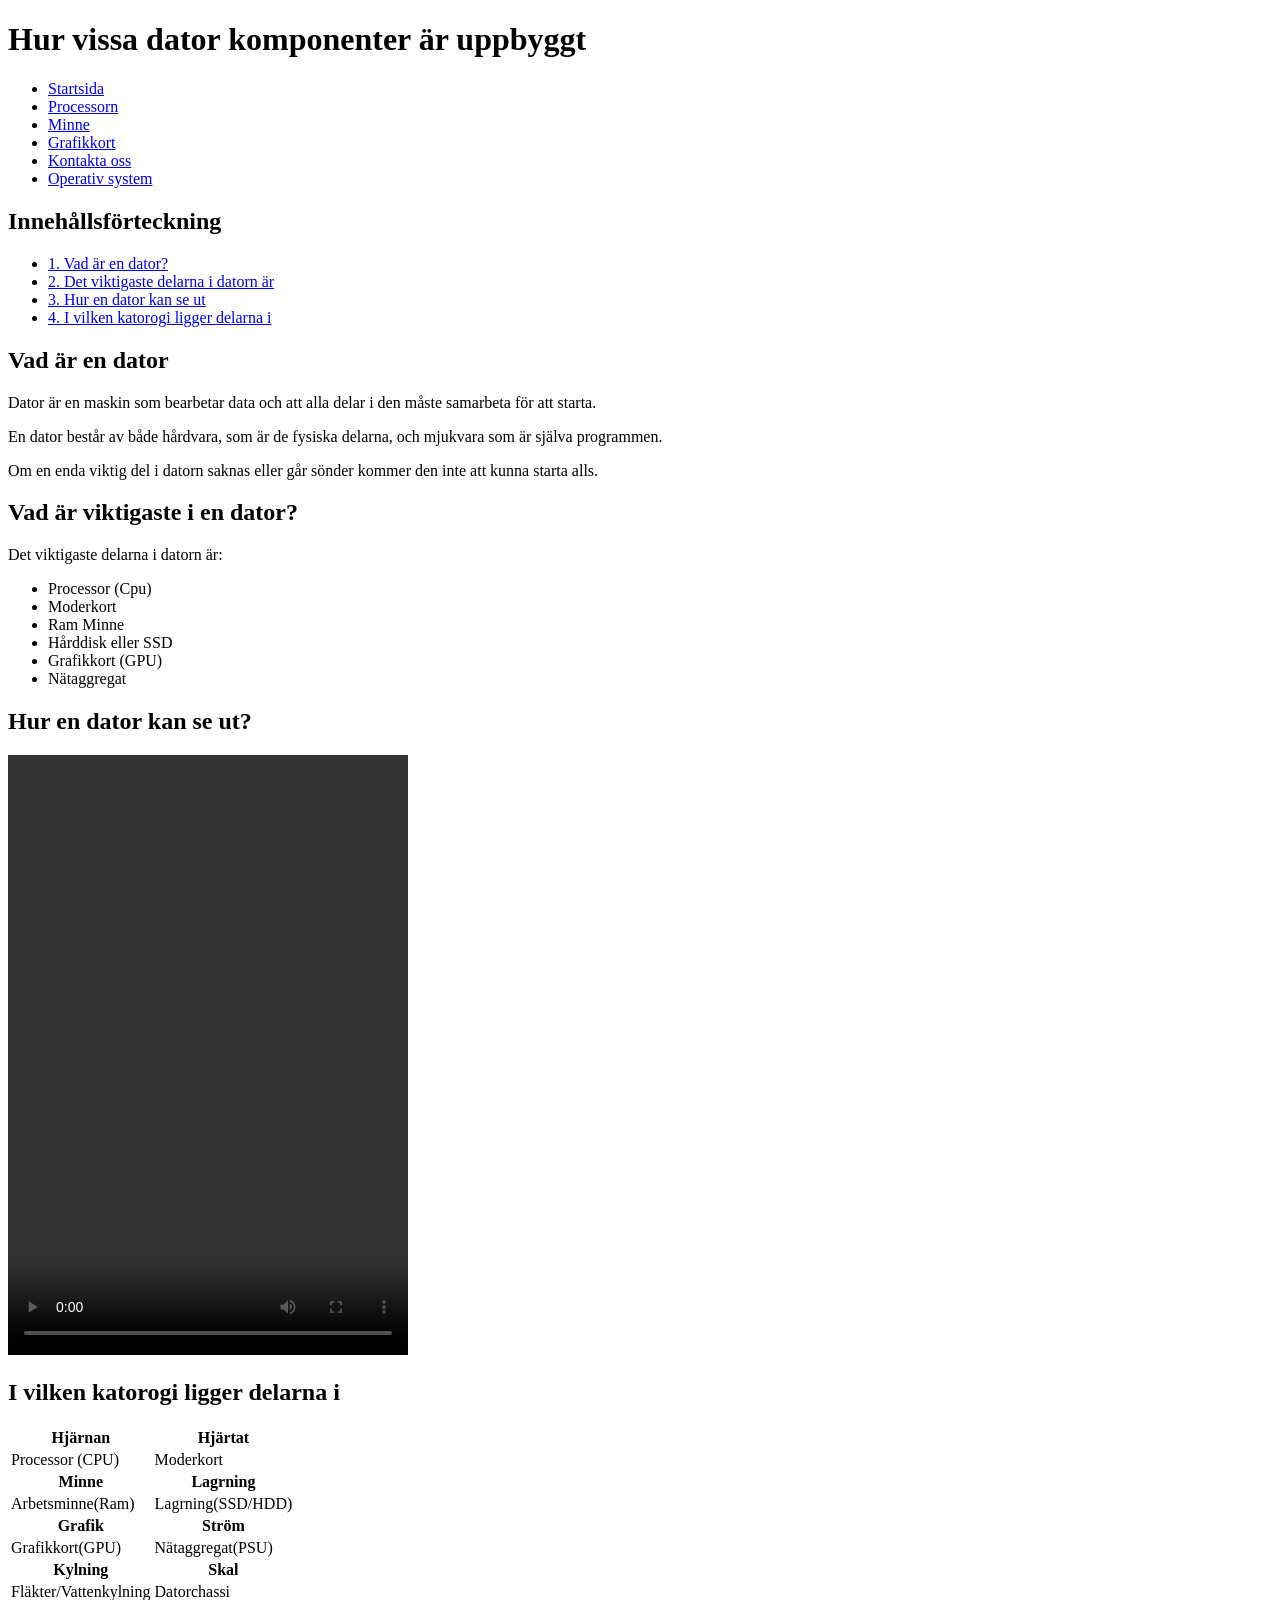
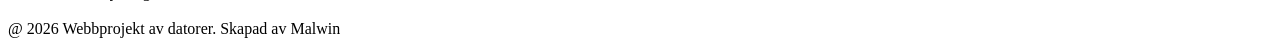
==== grunder/index.html @ e0cf6d6e "Add favicon, update navigation, and enhance content structure across multiple pages" ====
<!DOCTYPE html>
<html lang="sv">
<head>
    <meta charset="UTF-8">
    <meta name="viewport" content="width=device-width, initial-scale=1.0">
    <title>Document</title>
    <link rel="icon" type="image/x-icon" href="favicon.ico">
</head>
<body>
   <header>
 <h1>Hur vissa dator komponenter är uppbyggt</h1> 
   </header>
   <nav>
       <ul>
        <li><a href="index.html" aria-current="page">Startsida</a></li>
        <li><a href="processor.html">Processorn</a></li>
        <li><a href="minne.html">Minne</a></li>
        <li><a href="grafik.html">Grafikkort</a></li>
        <li><a href="kontakta_oss.html">Kontakta oss</a></li>
        <li><a href="Operativ_system.html">Operativ system </a></li>
    </ul>
   </nav>
   <main>
    <h2>Innehållsförteckning</h2>
    <ul>
        <li><a href="#om-datorn">1. Vad är en dator?</a></li>
        <li><a href="#Viktigaste-delar">2. Det viktigaste delarna i datorn är</a></li>
        <li><a href="#Hur-en-dator-kan-se-ut">3. Hur en dator kan se ut</a></li>
        <li><a href=#Katorogi>4. I vilken katorogi ligger delarna i</a></li>
    </ul>

    <section id="om-datorn">
        <h2>Vad är en dator</h2>
       <p>Dator är en maskin som bearbetar data och att alla delar i den måste samarbeta för att starta.</p>
     <p>En dator består av både hårdvara, som är de fysiska delarna, och mjukvara som är själva programmen.</p>
     <p>Om en enda viktig del i datorn saknas eller går sönder kommer den inte att kunna starta alls.</p>

    </section>
    <section id="Viktigaste-delar">
    <h2>Vad är viktigaste i en dator?</h2>
    <p>Det viktigaste delarna i datorn är: </p>
    <ul>
        <li>Processor (Cpu)</li>
        <li>Moderkort</li>
        <li>Ram Minne</li>
        <li>Hårddisk eller SSD</li>
        <li>Grafikkort (GPU)</li>
        <li>Nätaggregat</li>
    </ul>
</section>
    <section id="Hur-en-dator-kan-se-ut">
        <h2>Hur en dator kan se ut?</h2>
        <video width="400px" height="600px" controls>
            <source src="20210804_202053.mp4" type="video/mp4">
        </video>
    </section>
    <section id="Katorogi">
        <h2>I vilken katorogi ligger delarna i</h2>
        <table>
            <tr>
                <th>Hjärnan</th>    
                <th>Hjärtat</th>    
            </tr>
            <tr>
                <td>Processor (CPU)</td>
                <td>Moderkort</td>
            </tr>
            <tr>
                <th>Minne</th>
                <th>Lagrning</th>
            </tr>
            <tr>
                <td>Arbetsminne(Ram)</td>
                <td>Lagrning(SSD/HDD)</td>
            </tr>
            <tr>
                <th>Grafik</th>
                <th>Ström</th>
            </tr>
            <tr>
                <td>Grafikkort(GPU)</td>
                <td>Nätaggregat(PSU)</td>
            </tr>
            <tr>
                <th>Kylning</th>
                <th>Skal</th>
            </tr>
            <tr>
                <td>Fläkter/Vattenkylning</td>
                <td>Datorchassi</td>
            </tr>
        </table>
    </section>
   </main>
   <footer><p>@ 2026 Webbprojekt av datorer. Skapad av Malwin</p></footer>
</body>
</html>
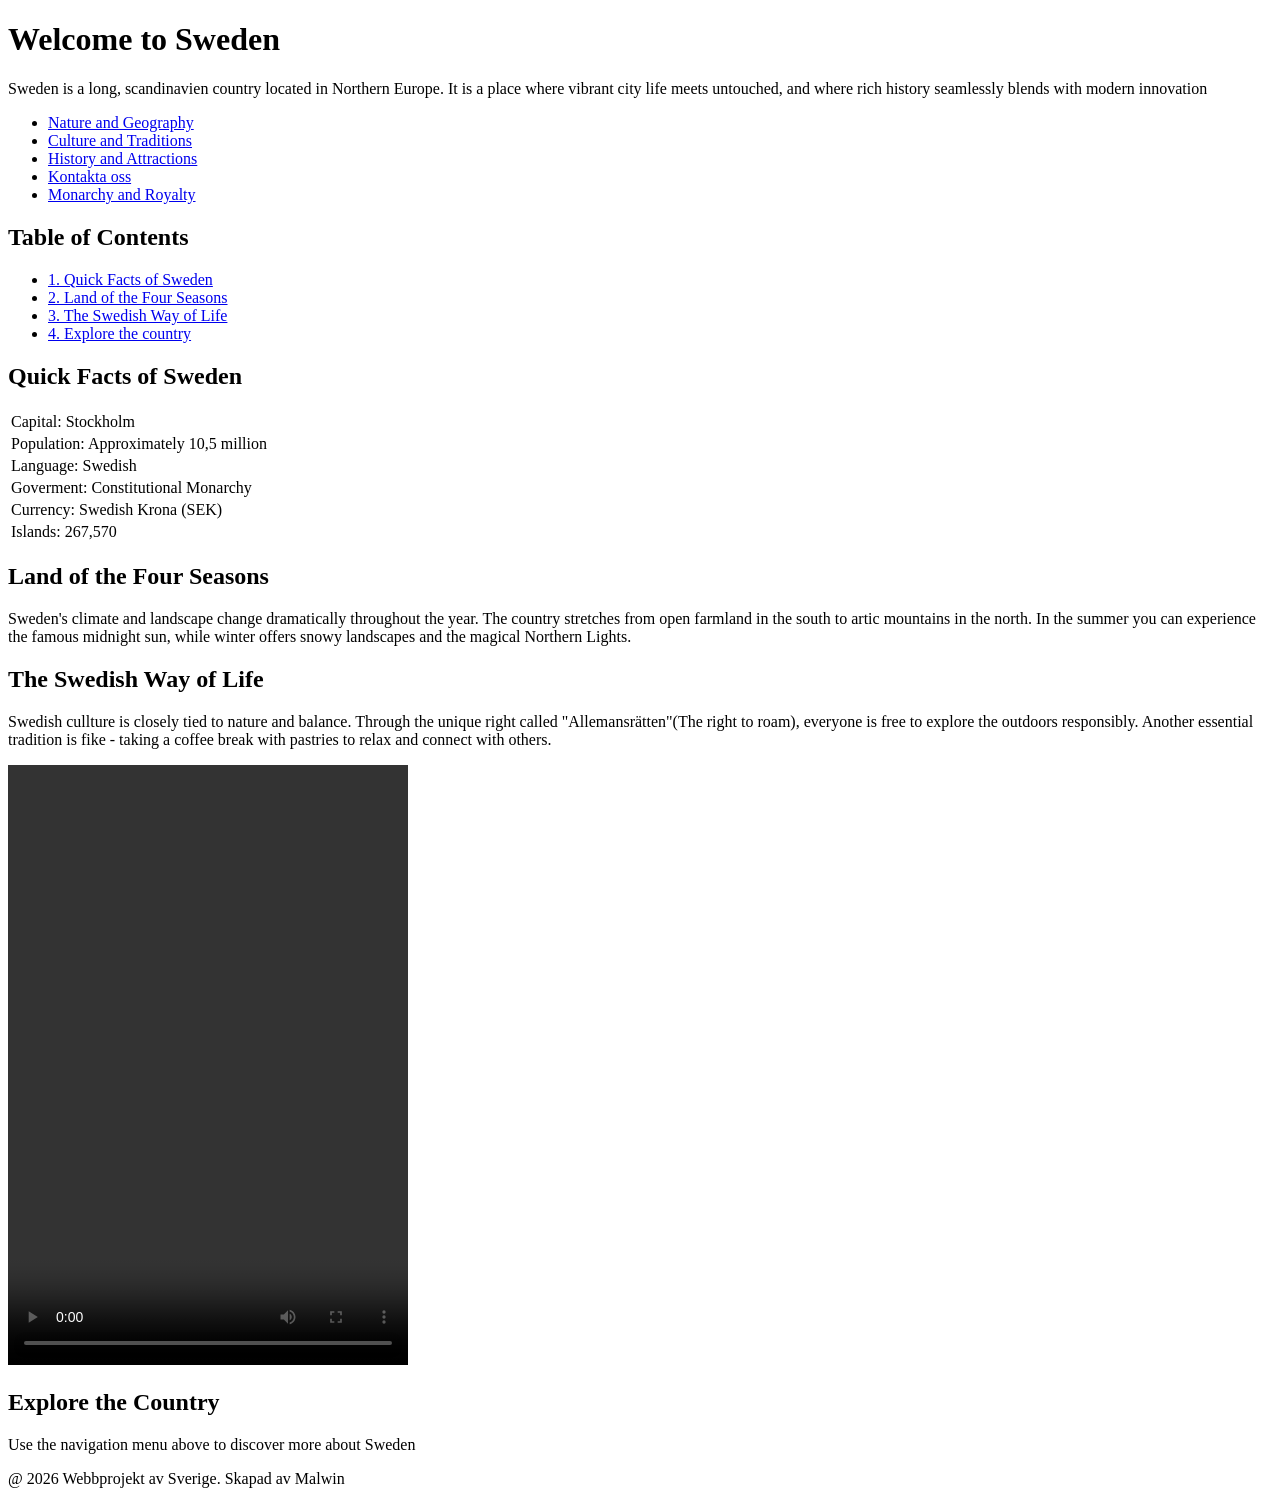
==== commit 5bb7e265: "Refactor website structure: update index content, remove unused pages, and add new sections for Swed" ====
--- a/grunder/index.html
+++ b/grunder/index.html
@@ -8,90 +8,73 @@
 </head>
 <body>
    <header>
- <h1>Hur vissa dator komponenter är uppbyggt</h1> 
-   </header>
+ <h1>Welcome to Sweden </h1> 
+<p>Sweden is a long, scandinavien country located in Northern Europe. It is a place where vibrant city life meets untouched, and where rich history seamlessly blends with modern innovation</p>   
+</header>
    <nav>
        <ul>
-        <li><a href="index.html" aria-current="page">Startsida</a></li>
-        <li><a href="processor.html">Processorn</a></li>
-        <li><a href="minne.html">Minne</a></li>
-        <li><a href="grafik.html">Grafikkort</a></li>
+        <li><a href="Natur.html">Nature and Geography</a></li>
+        <li><a href="Kultur.html">Culture and Traditions</a></li>
+        <li><a href="Historia.html">History and Attractions</a></li>
         <li><a href="kontakta_oss.html">Kontakta oss</a></li>
-        <li><a href="Operativ_system.html">Operativ system </a></li>
+        <li><a href="Monarki.html">Monarchy and Royalty </a></li>
     </ul>
    </nav>
    <main>
-    <h2>Innehållsförteckning</h2>
+    <h2>Table of Contents</h2>
     <ul>
-        <li><a href="#om-datorn">1. Vad är en dator?</a></li>
-        <li><a href="#Viktigaste-delar">2. Det viktigaste delarna i datorn är</a></li>
-        <li><a href="#Hur-en-dator-kan-se-ut">3. Hur en dator kan se ut</a></li>
-        <li><a href=#Katorogi>4. I vilken katorogi ligger delarna i</a></li>
+        <li><a href="#Fakta-om-sverige">1. Quick Facts of Sweden</a></li>
+        <li><a href="#Land-of-the-four-seasons">2. Land of the Four Seasons</a></li>
+        <li><a href="#The-swedish-way-of-life">3. The Swedish Way of Life</a></li>
+        <li><a href=#Explore-the-country>4. Explore the country</a></li>
     </ul>
 
-    <section id="om-datorn">
-        <h2>Vad är en dator</h2>
-       <p>Dator är en maskin som bearbetar data och att alla delar i den måste samarbeta för att starta.</p>
-     <p>En dator består av både hårdvara, som är de fysiska delarna, och mjukvara som är själva programmen.</p>
-     <p>Om en enda viktig del i datorn saknas eller går sönder kommer den inte att kunna starta alls.</p>
+    <section id="Fakta-om-sverige">
+        <h2>Quick Facts of Sweden </h2>
+      <table>
+           
+            <tr>
+                <td>Capital: Stockholm </td>
+            </tr>
+            <tr> 
+                <td>Population: Approximately 10,5 million</td>
+            </tr>
+            <tr> 
+                <td>Language: Swedish</td>
+            </tr>
+            <tr>
+                <td>Goverment: Constitutional Monarchy</td>
+            </tr>
+            <tr>
+                <td>Currency: Swedish Krona (SEK)</td>
+            </tr>
+            <tr>
+                <td>Islands: 267,570</td>
+        </table>
 
     </section>
-    <section id="Viktigaste-delar">
-    <h2>Vad är viktigaste i en dator?</h2>
-    <p>Det viktigaste delarna i datorn är: </p>
-    <ul>
-        <li>Processor (Cpu)</li>
-        <li>Moderkort</li>
-        <li>Ram Minne</li>
-        <li>Hårddisk eller SSD</li>
-        <li>Grafikkort (GPU)</li>
-        <li>Nätaggregat</li>
-    </ul>
+    <section id="#Land-of-the-four-seasons">
+    <h2>Land of the Four Seasons</h2>
+    <p>Sweden's climate and landscape change dramatically throughout the year.
+        The country stretches from open farmland in the south to artic mountains in the north. 
+        In the summer you can experience the famous midnight sun, while winter offers snowy landscapes and the magical Northern Lights.
+    </p>    
 </section>
-    <section id="Hur-en-dator-kan-se-ut">
-        <h2>Hur en dator kan se ut?</h2>
+    <section id="The-swedish-way-of-life">
+        <h2>The Swedish Way of Life</h2>
+        <P>Swedish cullture is closely tied to nature and balance.
+            Through the unique right called "Allemansrätten"(The right to roam), everyone is free to explore the outdoors responsibly.
+            Another essential tradition is fike - taking a coffee break with pastries to relax and connect with others.
+        </P>
         <video width="400px" height="600px" controls>
             <source src="20210804_202053.mp4" type="video/mp4">
         </video>
     </section>
-    <section id="Katorogi">
-        <h2>I vilken katorogi ligger delarna i</h2>
-        <table>
-            <tr>
-                <th>Hjärnan</th>    
-                <th>Hjärtat</th>    
-            </tr>
-            <tr>
-                <td>Processor (CPU)</td>
-                <td>Moderkort</td>
-            </tr>
-            <tr>
-                <th>Minne</th>
-                <th>Lagrning</th>
-            </tr>
-            <tr>
-                <td>Arbetsminne(Ram)</td>
-                <td>Lagrning(SSD/HDD)</td>
-            </tr>
-            <tr>
-                <th>Grafik</th>
-                <th>Ström</th>
-            </tr>
-            <tr>
-                <td>Grafikkort(GPU)</td>
-                <td>Nätaggregat(PSU)</td>
-            </tr>
-            <tr>
-                <th>Kylning</th>
-                <th>Skal</th>
-            </tr>
-            <tr>
-                <td>Fläkter/Vattenkylning</td>
-                <td>Datorchassi</td>
-            </tr>
-        </table>
+    <section id="Explore-the-country">
+        <h2>Explore the Country</h2>
+        <p>Use the navigation menu above to discover more about Sweden</p>
     </section>
    </main>
-   <footer><p>@ 2026 Webbprojekt av datorer. Skapad av Malwin</p></footer>
+   <footer><p>@ 2026 Webbprojekt av Sverige. Skapad av Malwin</p></footer>
 </body>
 </html>
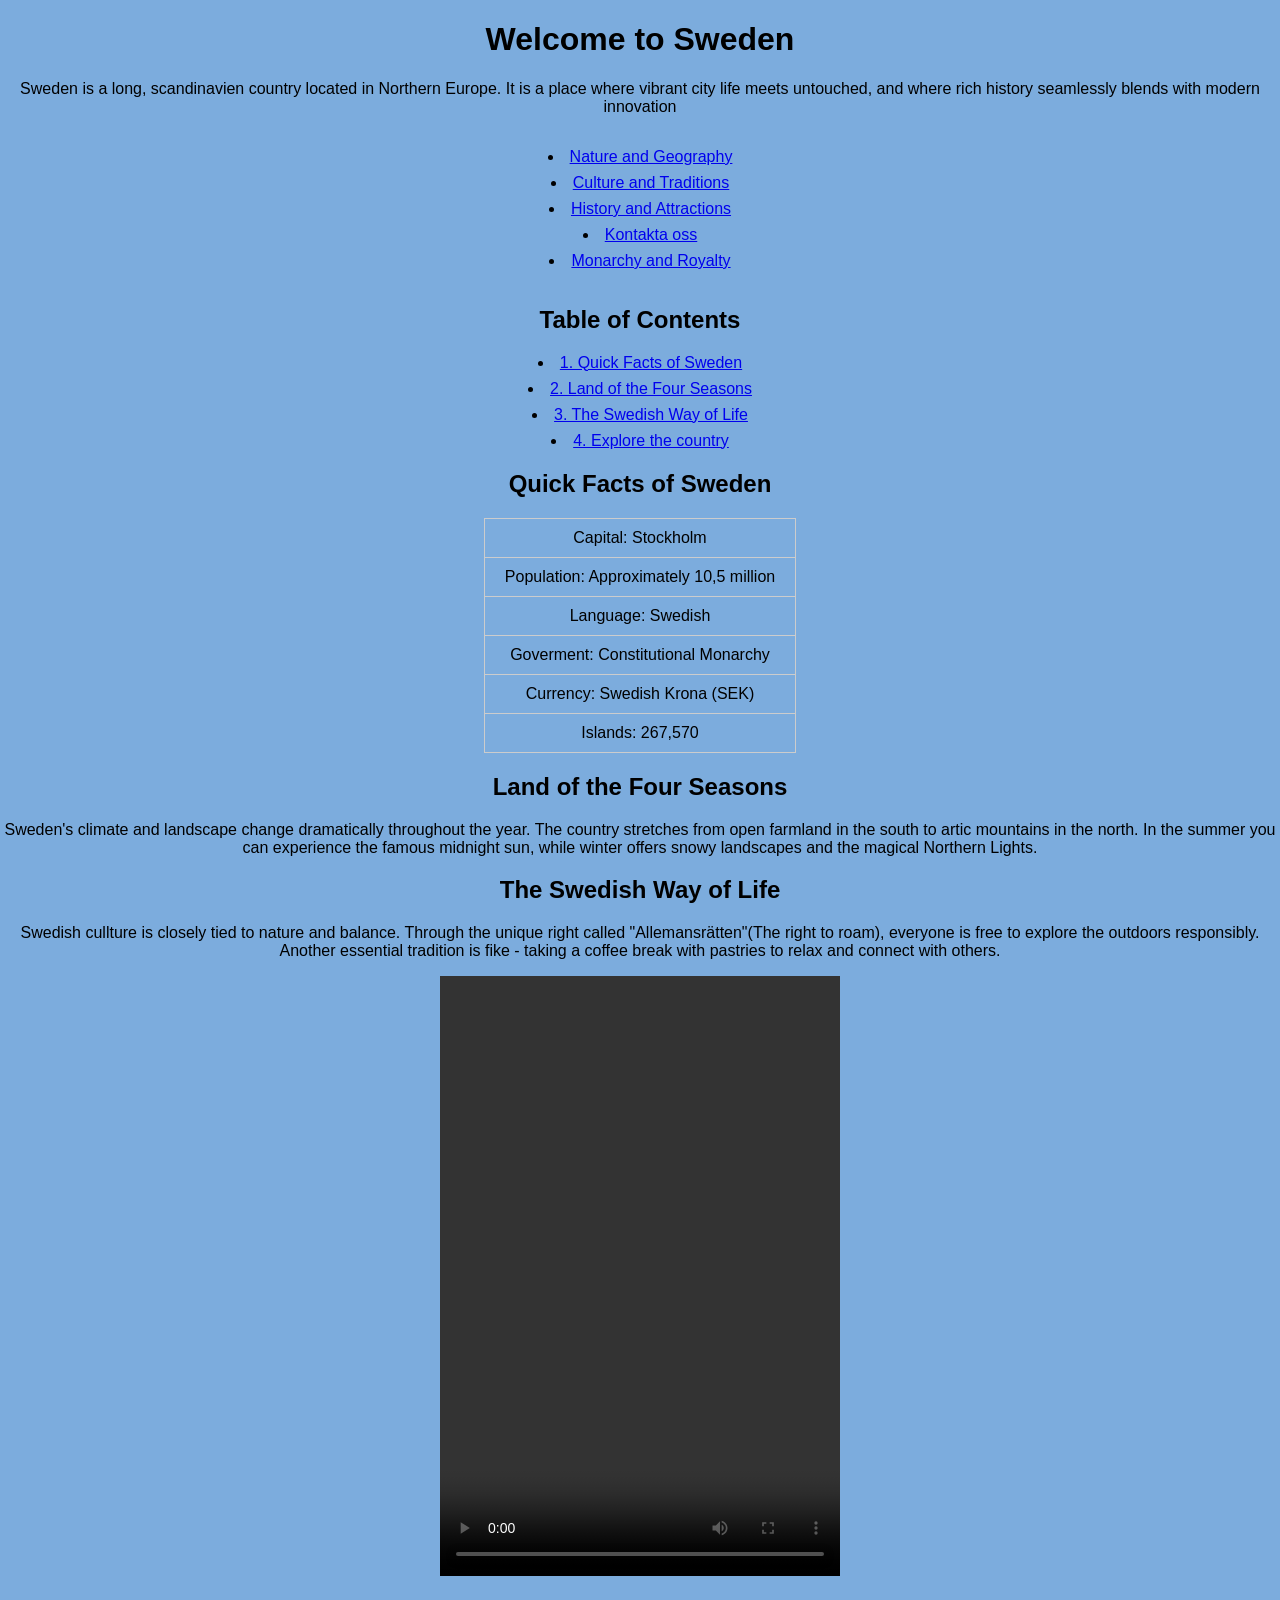
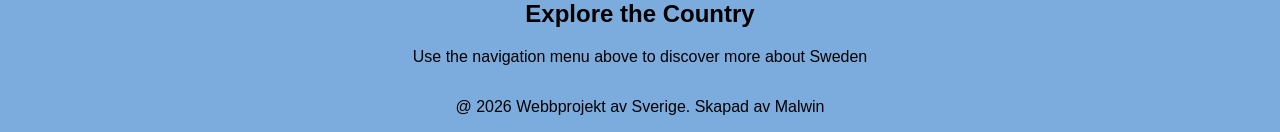
==== commit e9303701: "Update Natur.html with new sections on Sweden's geography and culture; add style.css for improved la" ====
--- a/grunder/index.html
+++ b/grunder/index.html
@@ -5,6 +5,7 @@
     <meta name="viewport" content="width=device-width, initial-scale=1.0">
     <title>Document</title>
     <link rel="icon" type="image/x-icon" href="favicon.ico">
+    <link rel="stylesheet" href="style.css">
 </head>
 <body>
    <header>
--- a/grunder/style.css
+++ b/grunder/style.css
@@ -0,0 +1,37 @@
+body {
+    background-color: #7cacdd; 
+    font-family: Arial, sans-serif;
+    margin: 0;
+    padding: 0;
+    
+    
+    display: flex;
+    flex-direction: column;
+    justify-content: center;
+    align-items: center;
+    min-height: 100vh;
+    text-align: center;
+}
+
+ul, ol {
+    padding-left: 0;
+    list-style-position: inside; 
+    text-align: center;
+}
+
+
+li {
+    margin-bottom: 8px; 
+}
+
+table {
+    margin: 20px auto; 
+    border-collapse: collapse; 
+    text-align: center; 
+}
+
+
+td, th {
+    padding: 10px 20px;
+    border: 1px solid #ccc; 
+}
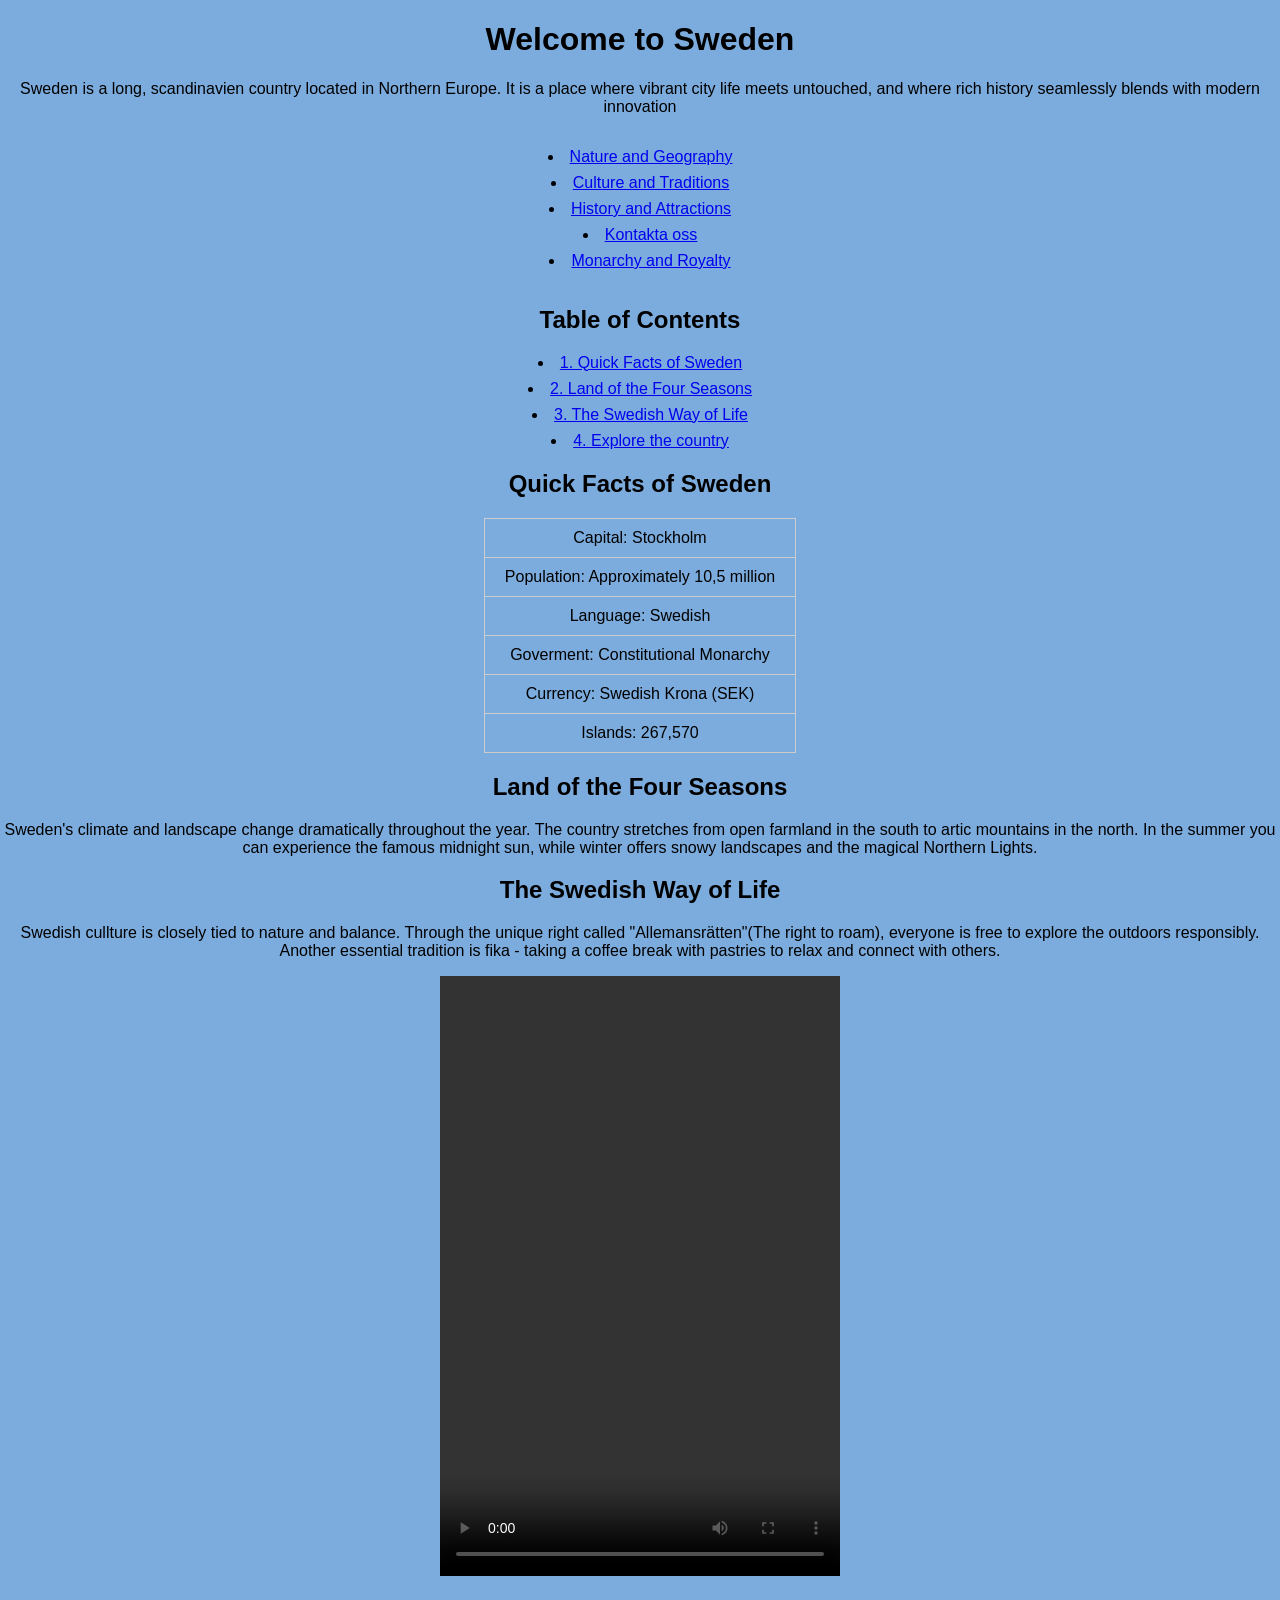
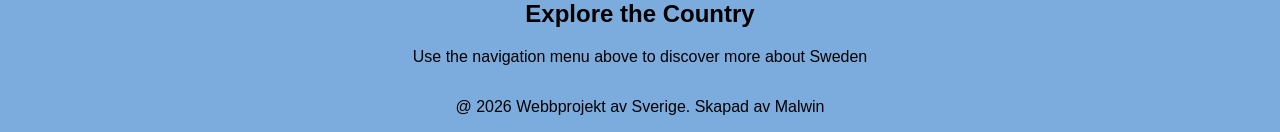
==== commit 87367fe4: "Add new image PXL_20260714_182626167~2.jpg to the project" ====
--- a/grunder/index.html
+++ b/grunder/index.html
@@ -65,7 +65,7 @@
         <h2>The Swedish Way of Life</h2>
         <P>Swedish cullture is closely tied to nature and balance.
             Through the unique right called "Allemansrätten"(The right to roam), everyone is free to explore the outdoors responsibly.
-            Another essential tradition is fike - taking a coffee break with pastries to relax and connect with others.
+            Another essential tradition is fika - taking a coffee break with pastries to relax and connect with others.
         </P>
         <video width="400px" height="600px" controls>
             <source src="20210804_202053.mp4" type="video/mp4">
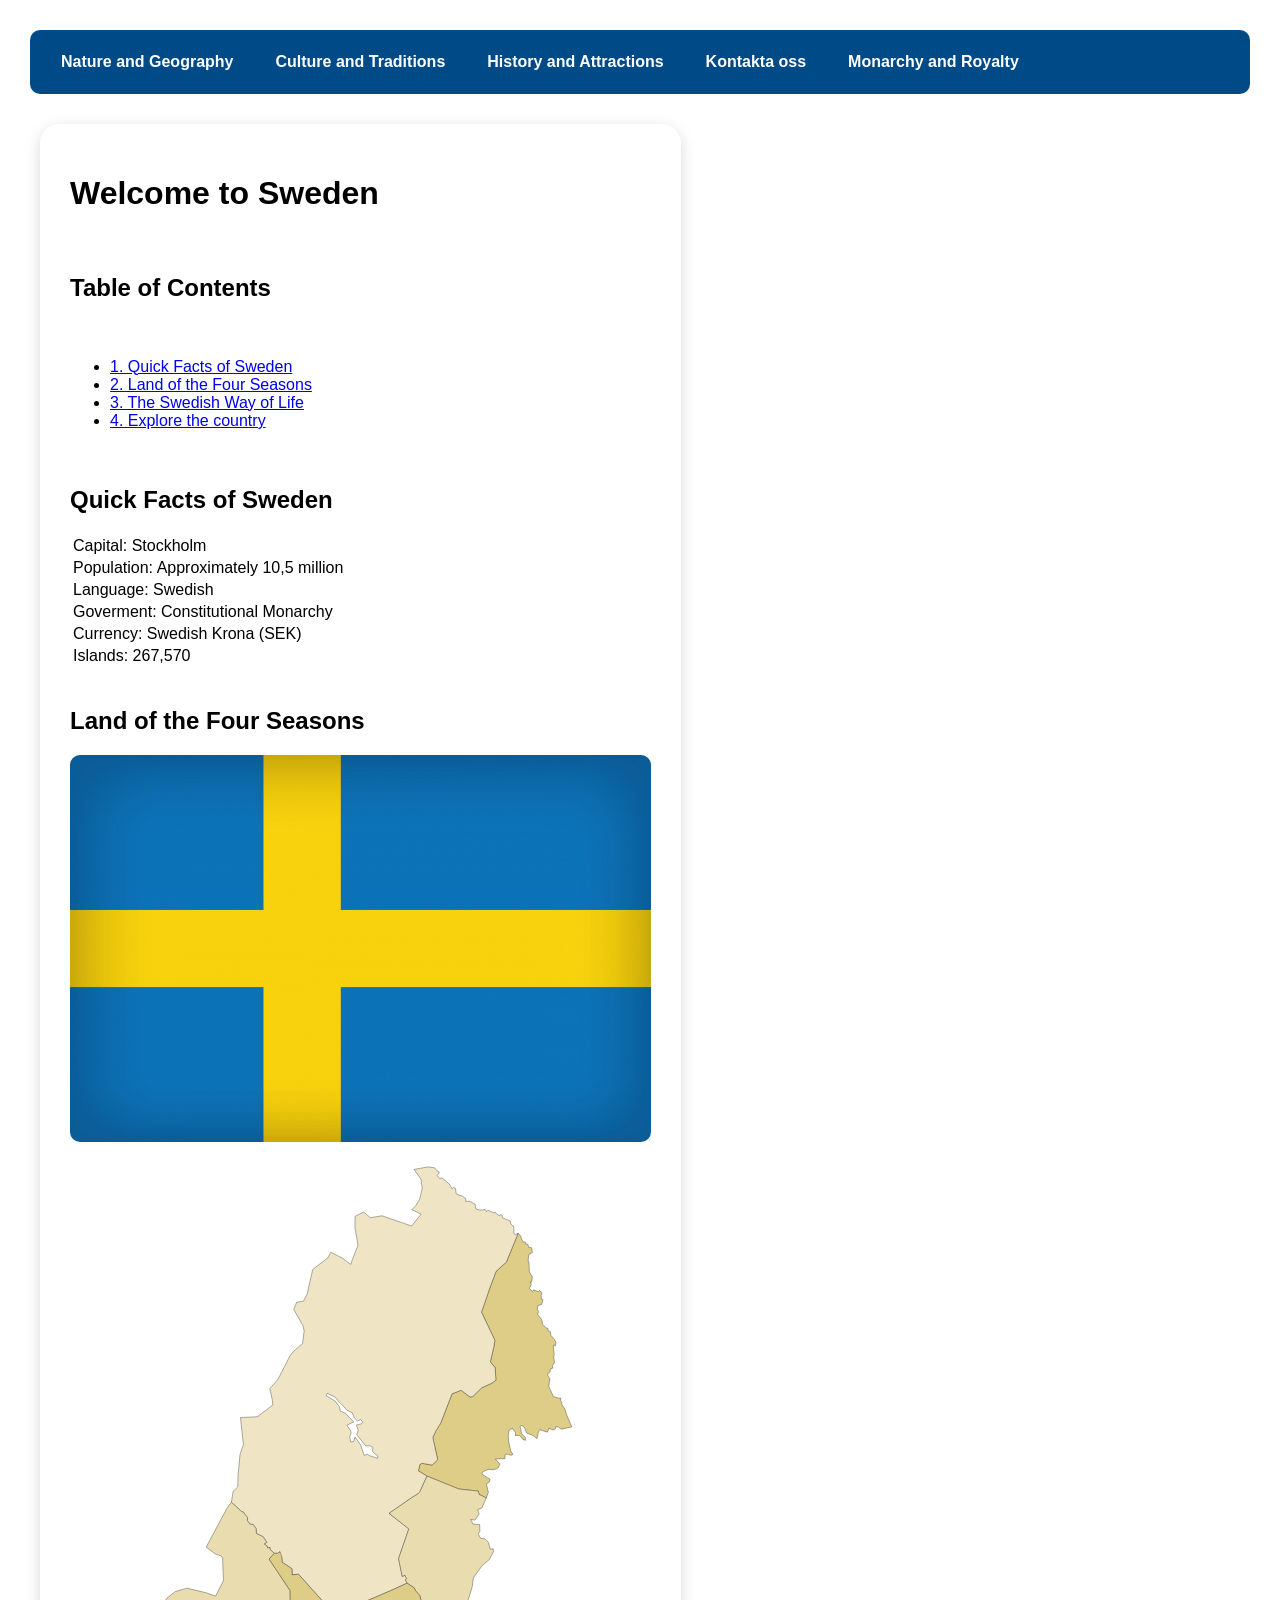
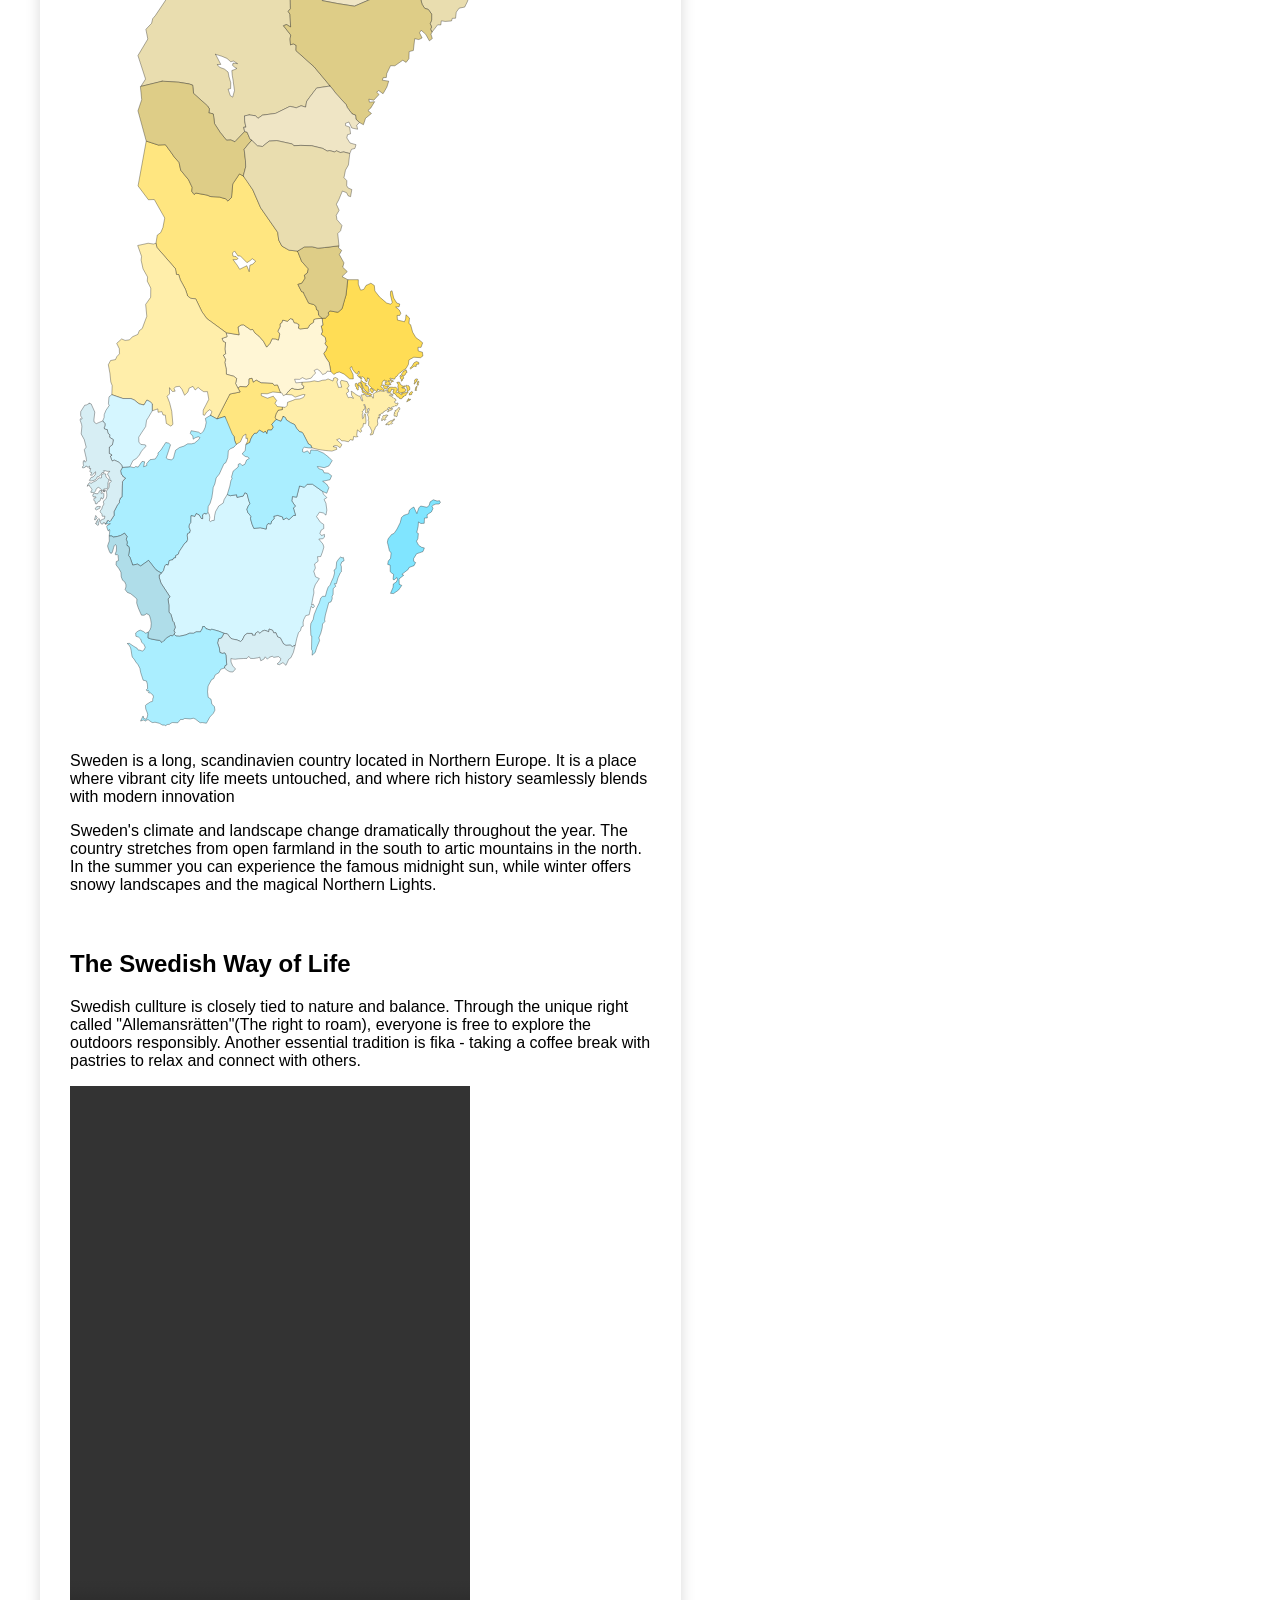
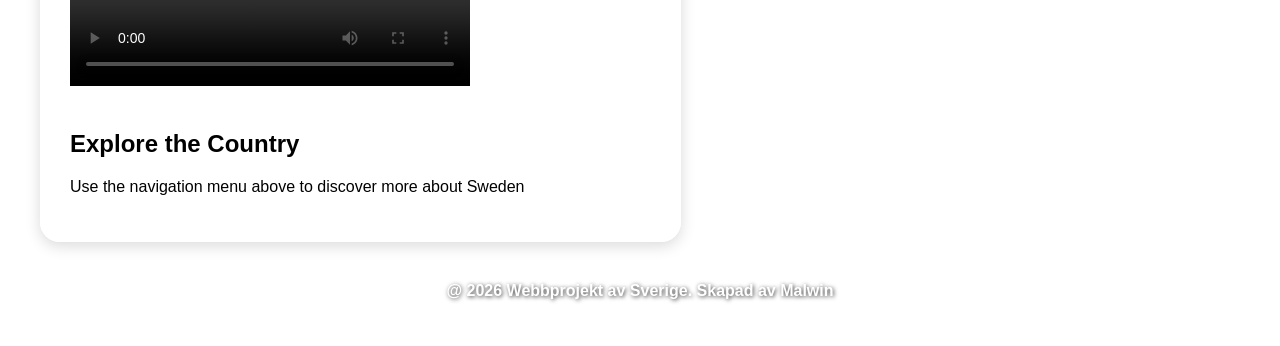
==== commit 5a871d9b: "Refactor code structure for improved readability and maintainability" ====
--- a/grunder/index.html
+++ b/grunder/index.html
@@ -7,29 +7,29 @@
     <link rel="icon" type="image/x-icon" href="favicon.ico">
     <link rel="stylesheet" href="style.css">
 </head>
-<body>
-   <header>
- <h1>Welcome to Sweden </h1> 
-<p>Sweden is a long, scandinavien country located in Northern Europe. It is a place where vibrant city life meets untouched, and where rich history seamlessly blends with modern innovation</p>   
+<body class="sida-ett">
+
+   <nav class="navbar">
+        <a href="Natur.html">Nature and Geography</a>
+        <a href="Kultur.html">Culture and Traditions</a>
+        <a href="Historia.html">History and Attractions</a>
+        <a href="kontakta_oss.html">Kontakta oss</a>
+        <a href="Monarki.html">Monarchy and Royalty </a>
+   </nav>
+
+   <main class="grid-container">
+
+    <div class="block left-block">
+        <header>
+ <h1>Welcome to Sweden </h1>    
 </header>
-   <nav>
-       <ul>
-        <li><a href="Natur.html">Nature and Geography</a></li>
-        <li><a href="Kultur.html">Culture and Traditions</a></li>
-        <li><a href="Historia.html">History and Attractions</a></li>
-        <li><a href="kontakta_oss.html">Kontakta oss</a></li>
-        <li><a href="Monarki.html">Monarchy and Royalty </a></li>
-    </ul>
-   </nav>
-   <main>
     <h2>Table of Contents</h2>
     <ul>
-        <li><a href="#Fakta-om-sverige">1. Quick Facts of Sweden</a></li>
-        <li><a href="#Land-of-the-four-seasons">2. Land of the Four Seasons</a></li>
-        <li><a href="#The-swedish-way-of-life">3. The Swedish Way of Life</a></li>
-        <li><a href=#Explore-the-country>4. Explore the country</a></li>
-    </ul>
-
+       <li><a href="#Fakta-om-sverige">1. Quick Facts of Sweden</a></li>
+        <li> <a href="#Land-of-the-four-seasons">2. Land of the Four Seasons</a></li>
+        <li> <a href="#The-swedish-way-of-life">3. The Swedish Way of Life</a></li>
+        <li> <a href=#Explore-the-country>4. Explore the country</a></li>
+    </ul>   
     <section id="Fakta-om-sverige">
         <h2>Quick Facts of Sweden </h2>
       <table>
@@ -56,6 +56,15 @@
     </section>
     <section id="#Land-of-the-four-seasons">
     <h2>Land of the Four Seasons</h2>
+
+
+    <img src="imgs/image.jpg" alt="Swedish-flag" class="side-img">
+ <img src="imgs/Svergieland.jpg" alt="Sveriges-land" class="side-img">
+<p>Sweden is a long, scandinavien country located in Northern Europe.
+     It is a place where vibrant city life meets untouched,
+      and where rich history seamlessly blends with modern innovation</p>   
+
+
     <p>Sweden's climate and landscape change dramatically throughout the year.
         The country stretches from open farmland in the south to artic mountains in the north. 
         In the summer you can experience the famous midnight sun, while winter offers snowy landscapes and the magical Northern Lights.
--- a/grunder/style.css
+++ b/grunder/style.css
@@ -1,4 +1,4 @@
-body {
+/* body {
     background-color: #7cacdd; 
     font-family: Arial, sans-serif;
     margin: 0;
@@ -34,4 +34,115 @@
 td, th {
     padding: 10px 20px;
     border: 1px solid #ccc; 
+} */
+
+.sida-ett{
+
 }
+
+body {
+    font-family: Arial, sans-serif;
+    margin: 0;
+    padding: 30px;
+    
+}
+
+
+.navbar{
+
+    display: flex;
+    gap: 10px;
+    margin-bottom: 30px;
+    background-color: #004B87; 
+    padding: 15px;
+    border-radius: 10px;
+}
+
+.navbar a {
+    text-decoration: none;
+    color: #FFFFFF;
+    font-weight: bold;
+    padding: 8px 16px;
+    border-radius: 5px;
+    transition: 0.3s;
+}
+
+.navbar a:hover, .navbar a.active {
+    background-color: #FFCD00; 
+    color: #004B87;
+}
+
+
+.grid-container {
+    display: grid;
+    grid-template-columns: 1.2fr 1fr; 
+    gap: 25px;
+    max-width: 1200px;
+    margin: 0 auto;
+}
+
+
+.block {
+    background-color: rgba(255, 255, 255, 0.95); 
+    padding: 30px;
+    border-radius: 20px; 
+    box-shadow: 0 4px 15px rgba(0,0,0,0.15); 
+}
+
+
+.left-block {
+    display: flex;
+    flex-direction: column;
+    gap: 20px;
+}
+
+
+.ballon-video {
+    width: 100%;
+    max-height: 400px;
+    border-radius: 10px;
+    object-fit: cover;
+}
+
+
+.right-column {
+    display: flex;
+    flex-direction: column;
+    gap: 25px;
+}
+
+.right-top {
+    background-color: rgba(255, 255, 255, 0.95);
+}
+
+
+.facts-list {
+    list-style: none;
+    padding: 0;
+}
+
+.facts-list li {
+    padding: 8px 0;
+    border-bottom: 1px solid #eee;
+}
+img{
+     max-width: 10%;
+    height: auto;     
+    display: block; 
+}
+
+.side-img {
+    max-width: 100%;
+    height: auto;
+    border-radius: 10px;
+    margin-bottom: 15px; 
+    display: block;     
+}
+
+footer {
+    text-align: center;
+    margin-top: 40px;
+    color: white;
+    text-shadow: 1px 1px 4px rgba(0,0,0,0.8);
+    font-weight: bold;
+} 
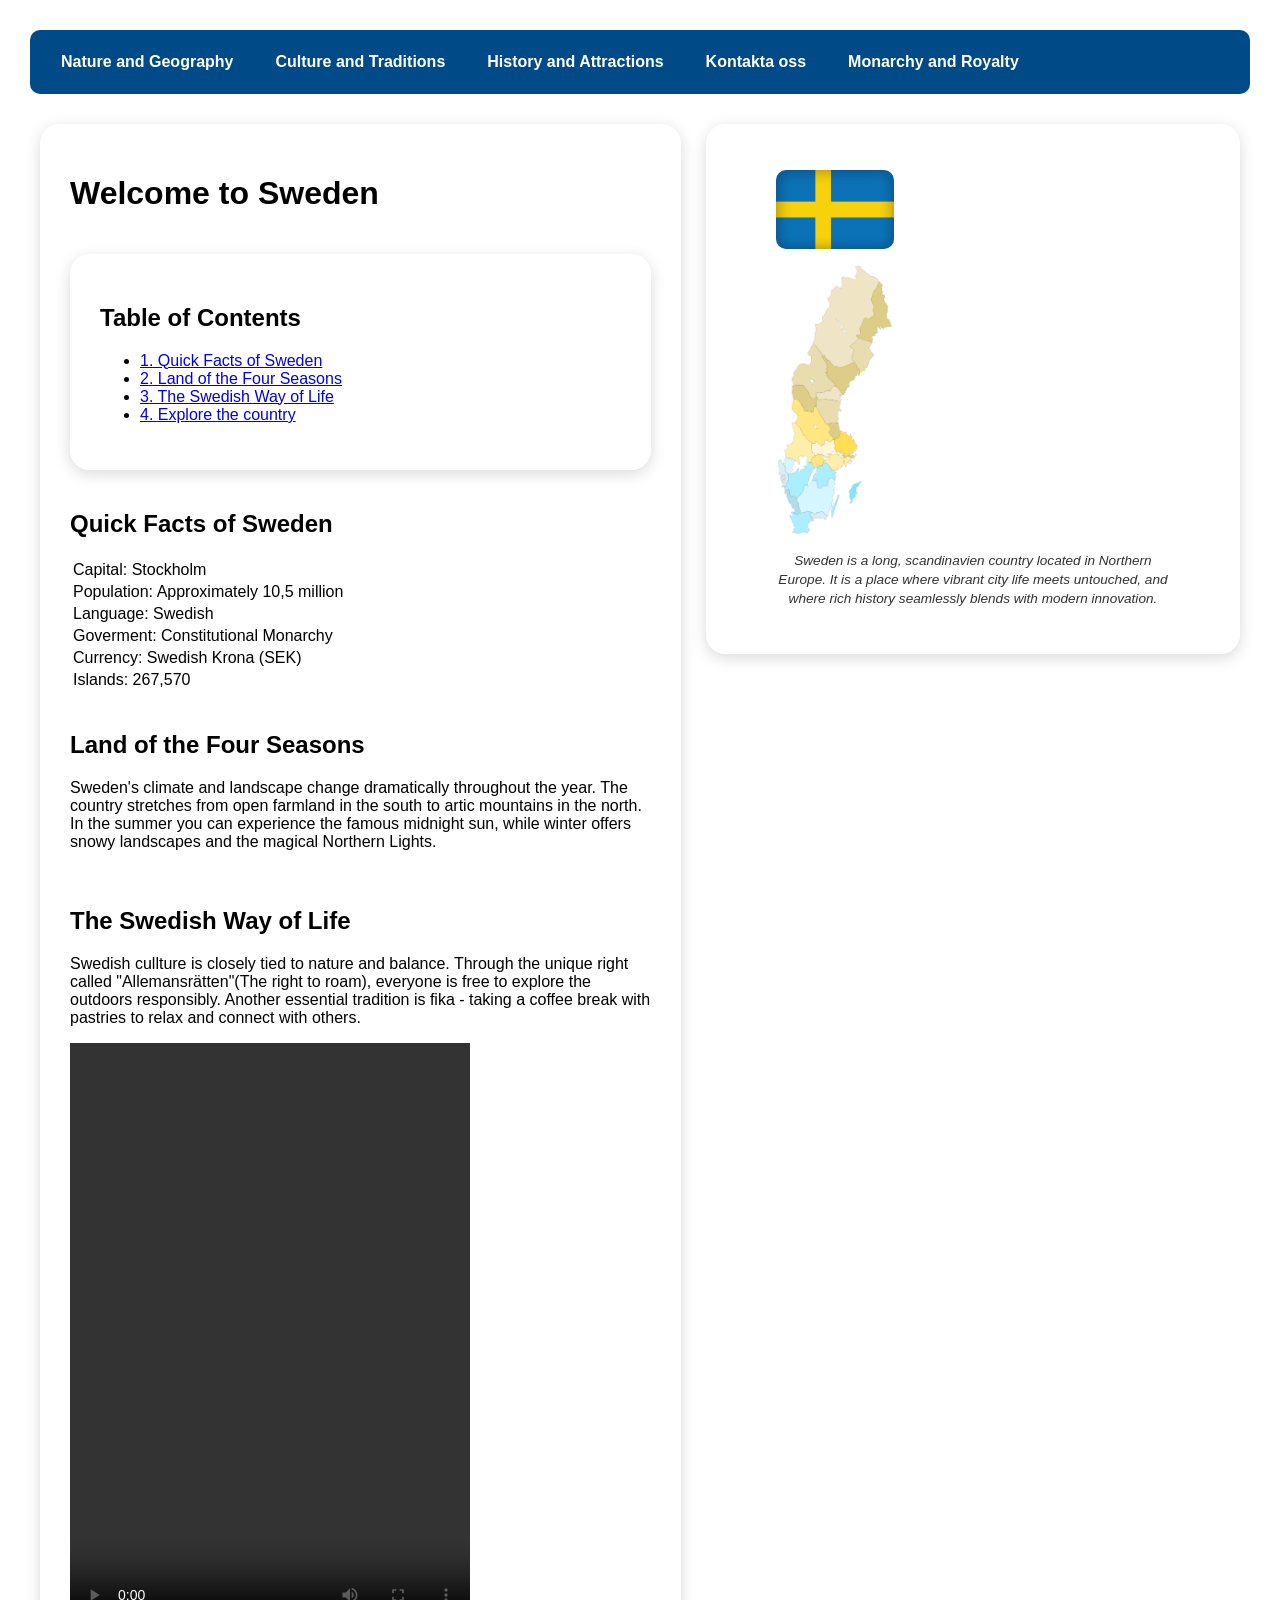
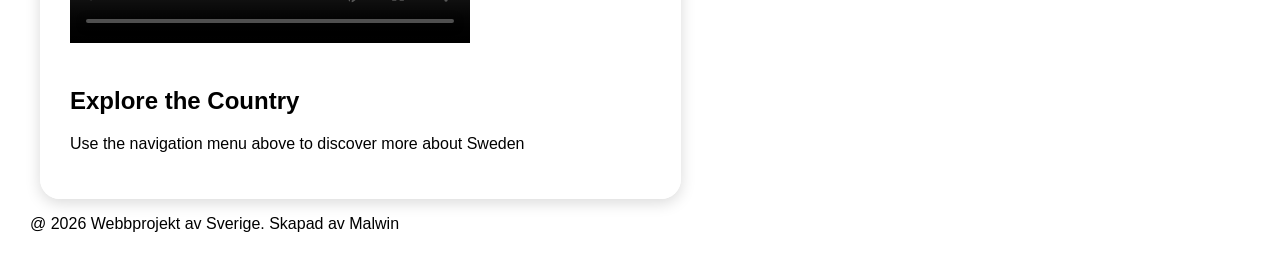
==== commit bec5e4df: "Enhance index.html with a structured Table of Contents and add image captions; update style.css for " ====
--- a/grunder/index.html
+++ b/grunder/index.html
@@ -23,6 +23,7 @@
         <header>
  <h1>Welcome to Sweden </h1>    
 </header>
+<section class="toc block"> 
     <h2>Table of Contents</h2>
     <ul>
        <li><a href="#Fakta-om-sverige">1. Quick Facts of Sweden</a></li>
@@ -30,6 +31,8 @@
         <li> <a href="#The-swedish-way-of-life">3. The Swedish Way of Life</a></li>
         <li> <a href=#Explore-the-country>4. Explore the country</a></li>
     </ul>   
+    </section>
+     
     <section id="Fakta-om-sverige">
         <h2>Quick Facts of Sweden </h2>
       <table>
@@ -54,22 +57,17 @@
         </table>
 
     </section>
+   
     <section id="#Land-of-the-four-seasons">
     <h2>Land of the Four Seasons</h2>
-
-
-    <img src="imgs/image.jpg" alt="Swedish-flag" class="side-img">
- <img src="imgs/Svergieland.jpg" alt="Sveriges-land" class="side-img">
-<p>Sweden is a long, scandinavien country located in Northern Europe.
-     It is a place where vibrant city life meets untouched,
-      and where rich history seamlessly blends with modern innovation</p>   
-
 
     <p>Sweden's climate and landscape change dramatically throughout the year.
         The country stretches from open farmland in the south to artic mountains in the north. 
         In the summer you can experience the famous midnight sun, while winter offers snowy landscapes and the magical Northern Lights.
     </p>    
 </section>
+ 
+
     <section id="The-swedish-way-of-life">
         <h2>The Swedish Way of Life</h2>
         <P>Swedish cullture is closely tied to nature and balance.
@@ -84,6 +82,22 @@
         <h2>Explore the Country</h2>
         <p>Use the navigation menu above to discover more about Sweden</p>
     </section>
+    </div>
+    <div class="right-column">
+        <section class="block">
+            <figure class="image-box">
+            <img src="imgs/image.jpg" alt="Swedish-flag" class="side-img">
+            <img src="imgs/Svergieland.jpg" alt="Sveriges-land" class="side-img">
+            
+     <figcaption class="side-caption">
+                Sweden is a long, scandinavien country located in Northern Europe.
+                It is a place where vibrant city life meets untouched,
+                and where rich history seamlessly blends with modern innovation.
+            </figcaption>
+        </figure>
+     </section>
+
+    </div>
    </main>
    <footer><p>@ 2026 Webbprojekt av Sverige. Skapad av Malwin</p></footer>
 </body>
--- a/grunder/style.css
+++ b/grunder/style.css
@@ -132,11 +132,28 @@
 }
 
 .side-img {
-    max-width: 100%;
+    max-width: 30%;
     height: auto;
     border-radius: 10px;
     margin-bottom: 15px; 
     display: block;     
+}
+
+.side-caption {
+    font-size: 0.85rem;       
+    color: #333232;          
+    font-style: italic;       
+    line-height: 1.4;         
+    margin-top: 10px;         
+    text-align: center;
+
+.toc-block {
+    background-color: #004B87;
+    padding: 25px;
+    border-radius: 15px;
+    margin-bottom: 25px;
+    box-shadow: 0 8px 20px rgba(0, 0, 0, 0.12);
+    border-bottom: 4px solid #004B87;
 }
 
 footer {
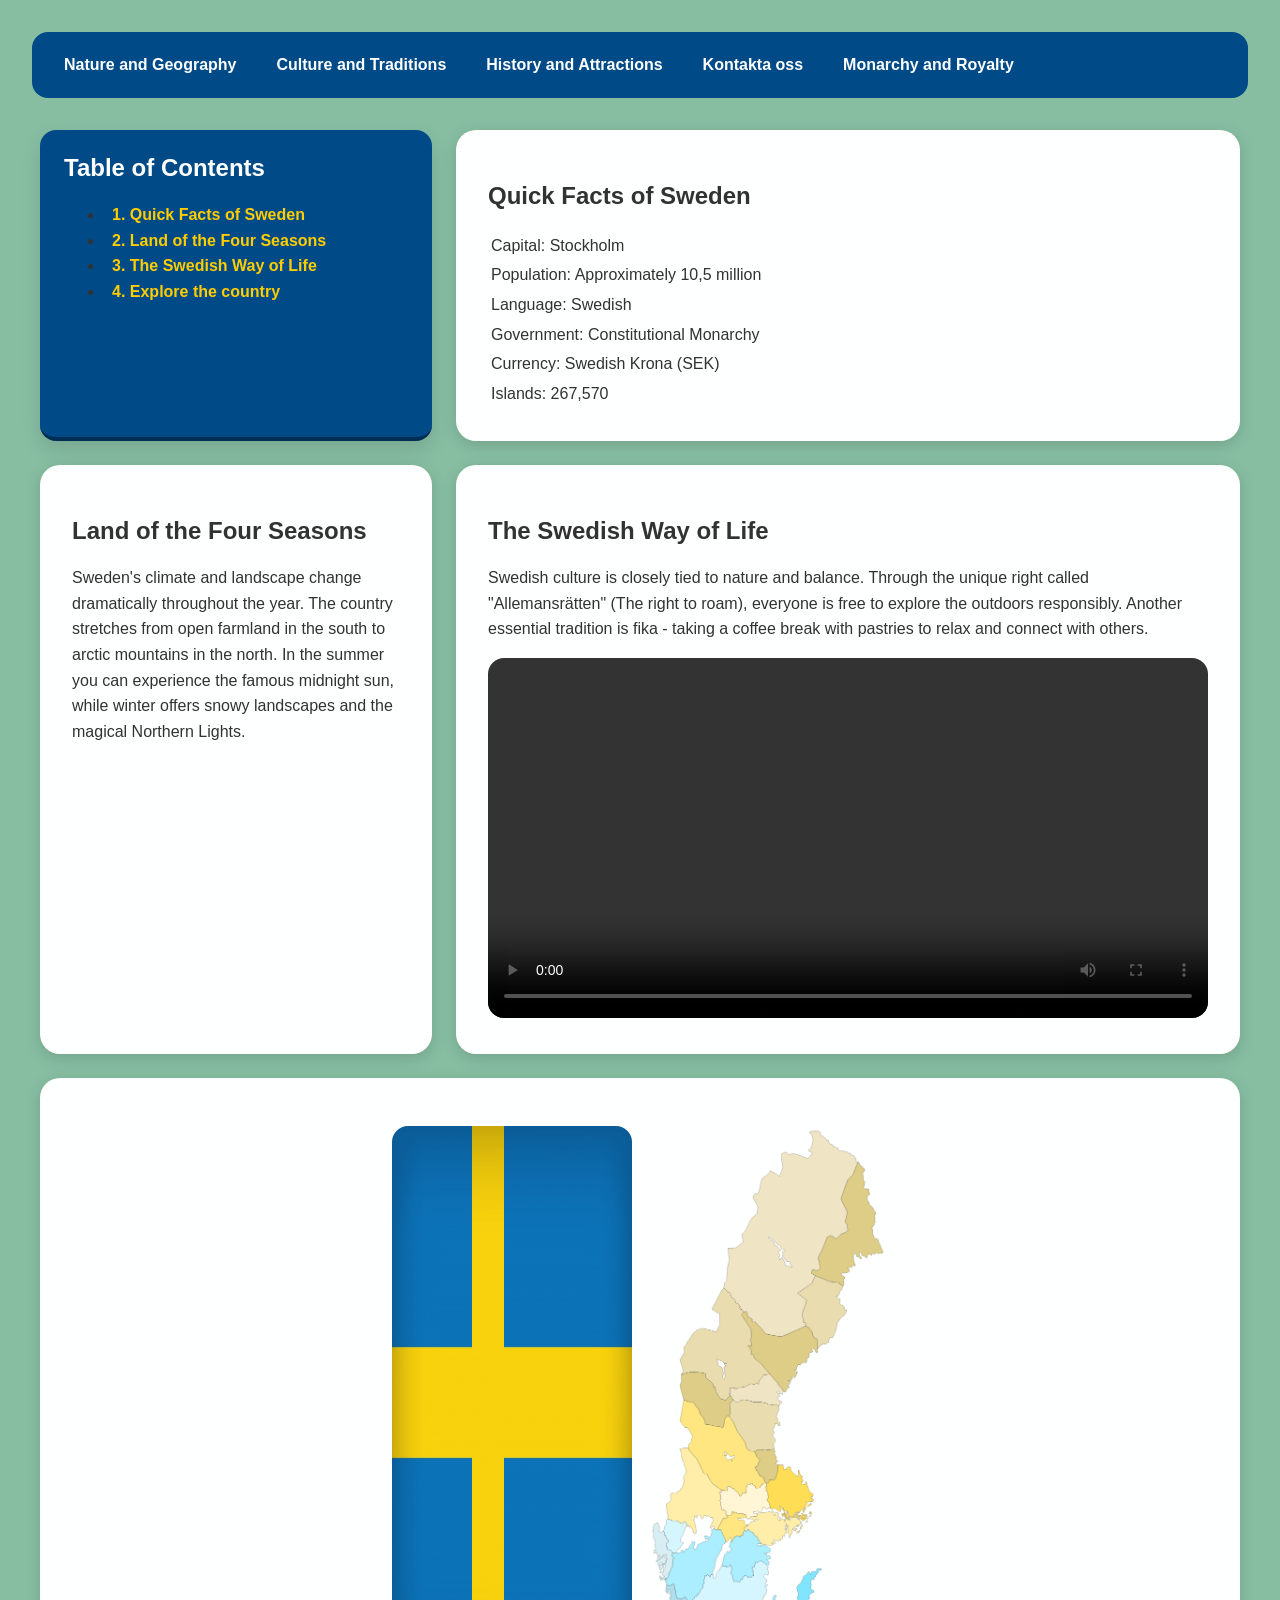
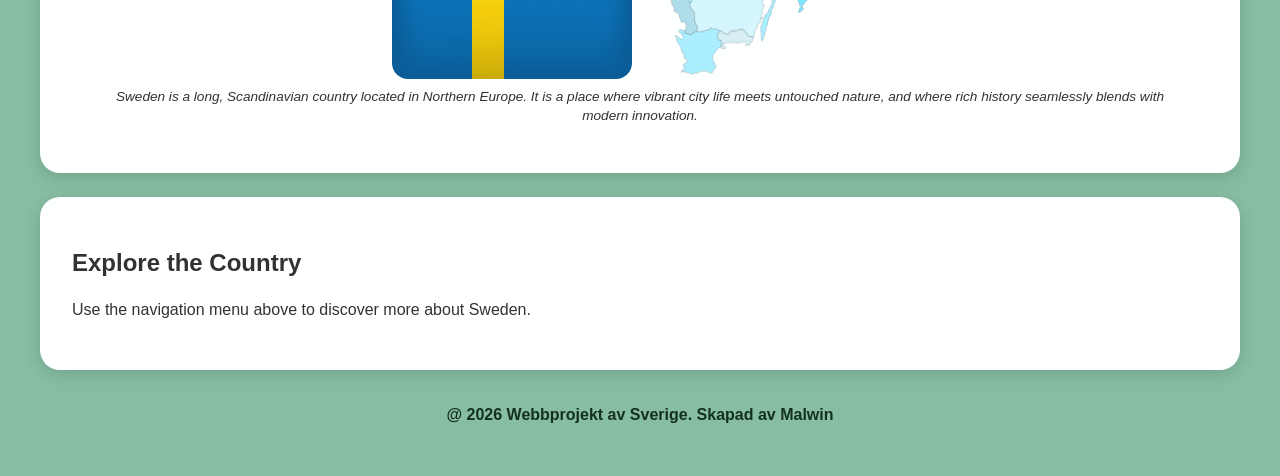
==== commit 0d921f12: "Refactor HTML structure and enhance styling: update Kultur.html, Natur.html, index.html, and kontakt" ====
--- a/grunder/index.html
+++ b/grunder/index.html
@@ -17,88 +17,70 @@
         <a href="Monarki.html">Monarchy and Royalty </a>
    </nav>
 
-   <main class="grid-container">
+<main class="layout-index">
 
-    <div class="block left-block">
-        <header>
- <h1>Welcome to Sweden </h1>    
-</header>
-<section class="toc block"> 
-    <h2>Table of Contents</h2>
-    <ul>
-       <li><a href="#Fakta-om-sverige">1. Quick Facts of Sweden</a></li>
-        <li> <a href="#Land-of-the-four-seasons">2. Land of the Four Seasons</a></li>
-        <li> <a href="#The-swedish-way-of-life">3. The Swedish Way of Life</a></li>
-        <li> <a href=#Explore-the-country>4. Explore the country</a></li>
-    </ul>   
+    <section class="toc block area-toc">
+        <h2>Table of Contents</h2>
+        <ul>
+            <li><a href="#Fakta-om-sverige">1. Quick Facts of Sweden</a></li>
+            <li><a href="#Land-of-the-four-seasons">2. Land of the Four Seasons</a></li>
+            <li><a href="#The-swedish-way-of-life">3. The Swedish Way of Life</a></li>
+            <li><a href="#Explore-the-country">4. Explore the country</a></li>
+        </ul>
     </section>
-     
-    <section id="Fakta-om-sverige">
-        <h2>Quick Facts of Sweden </h2>
-      <table>
-           
-            <tr>
-                <td>Capital: Stockholm </td>
-            </tr>
-            <tr> 
-                <td>Population: Approximately 10,5 million</td>
-            </tr>
-            <tr> 
-                <td>Language: Swedish</td>
-            </tr>
-            <tr>
-                <td>Goverment: Constitutional Monarchy</td>
-            </tr>
-            <tr>
-                <td>Currency: Swedish Krona (SEK)</td>
-            </tr>
-            <tr>
-                <td>Islands: 267,570</td>
+
+    <section class="block area-facts" id="Fakta-om-sverige">
+        <h2>Quick Facts of Sweden</h2>
+        <table>
+            <tr><td>Capital: Stockholm</td></tr>
+            <tr><td>Population: Approximately 10,5 million</td></tr>
+            <tr><td>Language: Swedish</td></tr>
+            <tr><td>Government: Constitutional Monarchy</td></tr>
+            <tr><td>Currency: Swedish Krona (SEK)</td></tr>
+            <tr><td>Islands: 267,570</td></tr>
         </table>
+    </section>
 
+    <section class="block area-seasons" id="Land-of-the-four-seasons">
+        <h2>Land of the Four Seasons</h2>
+        <p>Sweden's climate and landscape change dramatically throughout the year.
+            The country stretches from open farmland in the south to arctic mountains in the north.
+            In the summer you can experience the famous midnight sun, while winter offers snowy landscapes and the magical Northern Lights.
+        </p>
     </section>
-   
-    <section id="#Land-of-the-four-seasons">
-    <h2>Land of the Four Seasons</h2>
 
-    <p>Sweden's climate and landscape change dramatically throughout the year.
-        The country stretches from open farmland in the south to artic mountains in the north. 
-        In the summer you can experience the famous midnight sun, while winter offers snowy landscapes and the magical Northern Lights.
-    </p>    
-</section>
- 
-
-    <section id="The-swedish-way-of-life">
+    <section class="block area-life" id="The-swedish-way-of-life">
         <h2>The Swedish Way of Life</h2>
-        <P>Swedish cullture is closely tied to nature and balance.
-            Through the unique right called "Allemansrätten"(The right to roam), everyone is free to explore the outdoors responsibly.
+        <p>Swedish culture is closely tied to nature and balance.
+            Through the unique right called "Allemansrätten" (The right to roam), everyone is free to explore the outdoors responsibly.
             Another essential tradition is fika - taking a coffee break with pastries to relax and connect with others.
-        </P>
-        <video width="400px" height="600px" controls>
+        </p>
+        <video class="ballon-video" controls>
             <source src="20210804_202053.mp4" type="video/mp4">
         </video>
     </section>
-    <section id="Explore-the-country">
-        <h2>Explore the Country</h2>
-        <p>Use the navigation menu above to discover more about Sweden</p>
-    </section>
-    </div>
-    <div class="right-column">
-        <section class="block">
-            <figure class="image-box">
-            <img src="imgs/image.jpg" alt="Swedish-flag" class="side-img">
-            <img src="imgs/Svergieland.jpg" alt="Sveriges-land" class="side-img">
-            
-     <figcaption class="side-caption">
-                Sweden is a long, scandinavien country located in Northern Europe.
-                It is a place where vibrant city life meets untouched,
+
+    <section class="block area-images">
+        <figure>
+            <div class="bildrad">
+                <img src="imgs/image.jpg" alt="Swedish flag" class="side-img flagga">
+                <img src="imgs/Svergieland.jpg" alt="Map of Sweden" class="side-img">
+            </div>
+            <figcaption class="side-caption">
+                Sweden is a long, Scandinavian country located in Northern Europe.
+                It is a place where vibrant city life meets untouched nature,
                 and where rich history seamlessly blends with modern innovation.
             </figcaption>
         </figure>
-     </section>
+    </section>
 
-    </div>
-   </main>
+    <section class="block area-explore" id="Explore-the-country">
+        <h2>Explore the Country</h2>
+        <p>Use the navigation menu above to discover more about Sweden.</p>
+    </section>
+
+</main>
+
    <footer><p>@ 2026 Webbprojekt av Sverige. Skapad av Malwin</p></footer>
 </body>
 </html>
--- a/grunder/style.css
+++ b/grunder/style.css
@@ -36,130 +36,321 @@
     border: 1px solid #ccc; 
 } */
 
-.sida-ett{
-
+
+
+:root {
+  
+  --color-page-bg: #87bea2;
+  --color-surface: #feffff;
+  --color-text: #333232;
+  --color-text-page2: #21802c;
+  --color-border: #6b7280;
+  --color-border-subtle: #eeeeee;
+  --color-primary: #004B87;
+  --color-primary-dark: #002D54;
+  --color-accent: #FFCD00;
+  --color-green: #2A5C43;
+  --color-on-primary: #ffffff;
+  --color-footer: #14301f;
+  --color-focus: #004B87;
+
+  
+  --font-stack: Arial, Helvetica, sans-serif;
+  --text-small: 0.85rem;
+  --text-base: 1rem;
+  --line-height-body: 1.6;
+
+ 
+  --space-1: 0.5rem;
+  --space-2: 1rem;
+  --space-3: 1.5rem;
+  --space-4: 2rem;
+
+  
+  --radius-s: 0.5rem;
+  --radius-m: 1rem;
+  --radius-l: 1.25rem;
+  --shadow-block: 0 0.25rem 1rem rgb(0 0 0 / 0.15);
+  --shadow-toc: 0 0.5rem 1.25rem rgb(0 0 0 / 0.12);
+}
+
+@media (prefers-color-scheme: dark) {
+  :root {
+    --color-page-bg: #14211b;
+    --color-surface: #1e2b25;
+    --color-text: #e8efe9;
+    --color-text-page2: #7fd48a;
+    --color-border: #8a9a90;
+    --color-border-subtle: #34443c;
+    --color-footer: #e8efe9;
+    --color-focus: #FFCD00;
+  }
+}
+
+
+*, *::before, *::after {
+  box-sizing: border-box;
 }
 
 body {
-    font-family: Arial, sans-serif;
-    margin: 0;
-    padding: 30px;
-    
-}
-
-
-.navbar{
-
-    display: flex;
-    gap: 10px;
-    margin-bottom: 30px;
-    background-color: #004B87; 
-    padding: 15px;
-    border-radius: 10px;
+  margin: 0;
+  padding: var(--space-4);
+  font-family: var(--font-stack);
+  font-size: var(--text-base);
+  background-color: var(--color-page-bg);
+  color: var(--color-text);
+}
+
+p, li, td {
+  line-height: var(--line-height-body);
+}
+
+header h1 {
+  color: var(--color-text);
+}
+
+img {
+  max-width: 100%;
+  height: auto;
+  display: block;
+}
+
+
+a:focus-visible,
+button:focus-visible,
+input:focus-visible,
+textarea:focus-visible,
+select:focus-visible {
+  outline: 0.2rem solid var(--color-focus);
+  outline-offset: 0.15rem;
+}
+
+
+.navbar {
+  display: flex;
+  flex-wrap: wrap;
+  gap: var(--space-1);
+  margin-bottom: var(--space-4);
+  padding: var(--space-2);
+  background-color: var(--color-primary);
+  border-radius: var(--radius-m);
 }
 
 .navbar a {
-    text-decoration: none;
-    color: #FFFFFF;
-    font-weight: bold;
-    padding: 8px 16px;
-    border-radius: 5px;
-    transition: 0.3s;
-}
-
-.navbar a:hover, .navbar a.active {
-    background-color: #FFCD00; 
-    color: #004B87;
+  padding: var(--space-1) var(--space-2);
+  color: var(--color-on-primary);
+  font-weight: bold;
+  text-decoration: none;
+  border-radius: var(--radius-s);
+  transition: 0.3s;
+}
+
+.navbar a:hover,
+.navbar a.active {
+  background-color: var(--color-accent);
+  color: var(--color-primary);
+}
+
+.navbar a:focus-visible {
+  outline-color: var(--color-accent);
 }
 
 
 .grid-container {
-    display: grid;
-    grid-template-columns: 1.2fr 1fr; 
-    gap: 25px;
-    max-width: 1200px;
-    margin: 0 auto;
+  display: grid;
+  grid-template-columns: repeat(auto-fit, minmax(min(100%, 22rem), 1fr));
+  gap: var(--space-3);
+  max-width: 75rem;
+  margin: 0 auto;
+}
+
+
+.layout-index {
+  display: grid;
+  grid-template-columns: minmax(0, 1fr) minmax(0, 2fr);
+  grid-template-areas:
+    "toc     facts"
+    "seasons life"
+    "images  images"
+    "explore explore";
+  gap: var(--space-3);
+  width: 100%;
+  max-width: 75rem;
+  margin: 0 auto;
+}
+
+.area-toc     { grid-area: toc; }
+.area-facts   { grid-area: facts; }
+.area-seasons { grid-area: seasons; }
+.area-life    { grid-area: life; }
+.area-images  { grid-area: images; }
+.area-explore { grid-area: explore; }
+
+.bildrad {
+  display: flex;
+  flex-wrap: wrap;
+  justify-content: center;
+  gap: var(--space-2);
 }
 
 
 .block {
-    background-color: rgba(255, 255, 255, 0.95); 
-    padding: 30px;
-    border-radius: 20px; 
-    box-shadow: 0 4px 15px rgba(0,0,0,0.15); 
-}
-
-
-.left-block {
-    display: flex;
-    flex-direction: column;
-    gap: 20px;
-}
-
+  padding: var(--space-4);
+  background-color: var(--color-surface);
+  border-radius: var(--radius-l);
+  box-shadow: var(--shadow-block);
+}
 
 .ballon-video {
-    width: 100%;
-    max-height: 400px;
-    border-radius: 10px;
-    object-fit: cover;
-}
-
-
-.right-column {
-    display: flex;
-    flex-direction: column;
-    gap: 25px;
-}
-
-.right-top {
-    background-color: rgba(255, 255, 255, 0.95);
-}
-
+  width: 100%;
+  max-height: 25rem;
+  border-radius: var(--radius-m);
+  object-fit: cover;
+}
 
 .facts-list {
-    list-style: none;
-    padding: 0;
+  list-style: none;
+  padding: 0;
 }
 
 .facts-list li {
-    padding: 8px 0;
-    border-bottom: 1px solid #eee;
-}
-img{
-     max-width: 10%;
-    height: auto;     
-    display: block; 
+  padding: var(--space-1) 0;
+  border-bottom: 1px solid var(--color-border-subtle);
 }
 
 .side-img {
-    max-width: 30%;
-    height: auto;
-    border-radius: 10px;
-    margin-bottom: 15px; 
-    display: block;     
+  width: 100%;
+  max-width: 15rem;
+  height: auto;
+  border-radius: var(--radius-m);
 }
 
 .side-caption {
-    font-size: 0.85rem;       
-    color: #333232;          
-    font-style: italic;       
-    line-height: 1.4;         
-    margin-top: 10px;         
-    text-align: center;
-
-.toc-block {
-    background-color: #004B87;
-    padding: 25px;
-    border-radius: 15px;
-    margin-bottom: 25px;
-    box-shadow: 0 8px 20px rgba(0, 0, 0, 0.12);
-    border-bottom: 4px solid #004B87;
-}
+  margin-top: var(--space-1);
+  font-size: var(--text-small);
+  font-style: italic;
+  line-height: 1.4;
+  text-align: center;
+  color: var(--color-text);
+}
+
+
+.toc.block {
+  padding: var(--space-3);
+  background-color: var(--color-primary);
+  border-radius: var(--radius-m);
+  border-bottom: 0.25rem solid var(--color-primary-dark);
+  box-shadow: var(--shadow-toc);
+}
+
+.toc.block h2 {
+  margin-top: 0;
+  color: var(--color-on-primary);
+}
+
+.toc.block a {
+  padding: 0.25rem var(--space-1);
+  color: var(--color-accent);
+  font-weight: bold;
+  text-decoration: none;
+  border-radius: var(--radius-s);
+  transition: 0.3s;
+}
+
+.toc.block a:hover {
+  background-color: var(--color-on-primary);
+  color: var(--color-primary);
+}
+
+.toc.block a:focus-visible {
+  outline-color: var(--color-accent);
+}
+
+
+.formular {
+  display: flex;
+  flex-direction: column;
+  gap: var(--space-3);
+}
+
+.falt {
+  display: flex;
+  flex-direction: column;
+  gap: var(--space-1);
+}
+
+.falt label {
+  font-weight: bold;
+}
+
+.falt input,
+.falt textarea {
+  padding: var(--space-1) var(--space-2);
+  font: inherit;
+  color: var(--color-text);
+  background-color: var(--color-surface);
+  border: 0.125rem solid var(--color-border);
+  border-radius: var(--radius-s);
+}
+
+.falt input:hover,
+.falt textarea:hover {
+  border-color: var(--color-primary);
+}
+
+.falt textarea {
+  min-height: 8rem;
+  resize: vertical;
+}
+
+.knapp {
+  align-self: flex-start;
+  padding: var(--space-1) var(--space-3);
+  font: inherit;
+  font-weight: bold;
+  color: var(--color-on-primary);
+  background-color: var(--color-primary);
+  border: none;
+  border-radius: var(--radius-s);
+  cursor: pointer;
+  transition: 0.3s;
+}
+
+.knapp:hover {
+  background-color: var(--color-accent);
+  color: var(--color-primary);
+}
+
 
 footer {
-    text-align: center;
-    margin-top: 40px;
-    color: white;
-    text-shadow: 1px 1px 4px rgba(0,0,0,0.8);
-    font-weight: bold;
-} 
+  margin-top: var(--space-4);
+  text-align: center;
+  color: var(--color-footer);
+  font-weight: bold;
+}
+
+footer a {
+  color: var(--color-footer);
+}
+
+footer a:hover {
+  color: var(--color-primary);
+}
+
+
+.sida-tva {
+  color: var(--color-text-page2);
+}
+
+.sida-tva .grid-container {
+  display: flex;
+  flex-direction: column;
+  gap: var(--space-3);
+  max-width: 50rem;
+}
+
+.sida-tva .center-block {
+  border-top: 0.375rem solid var(--color-green);
+}
+
+
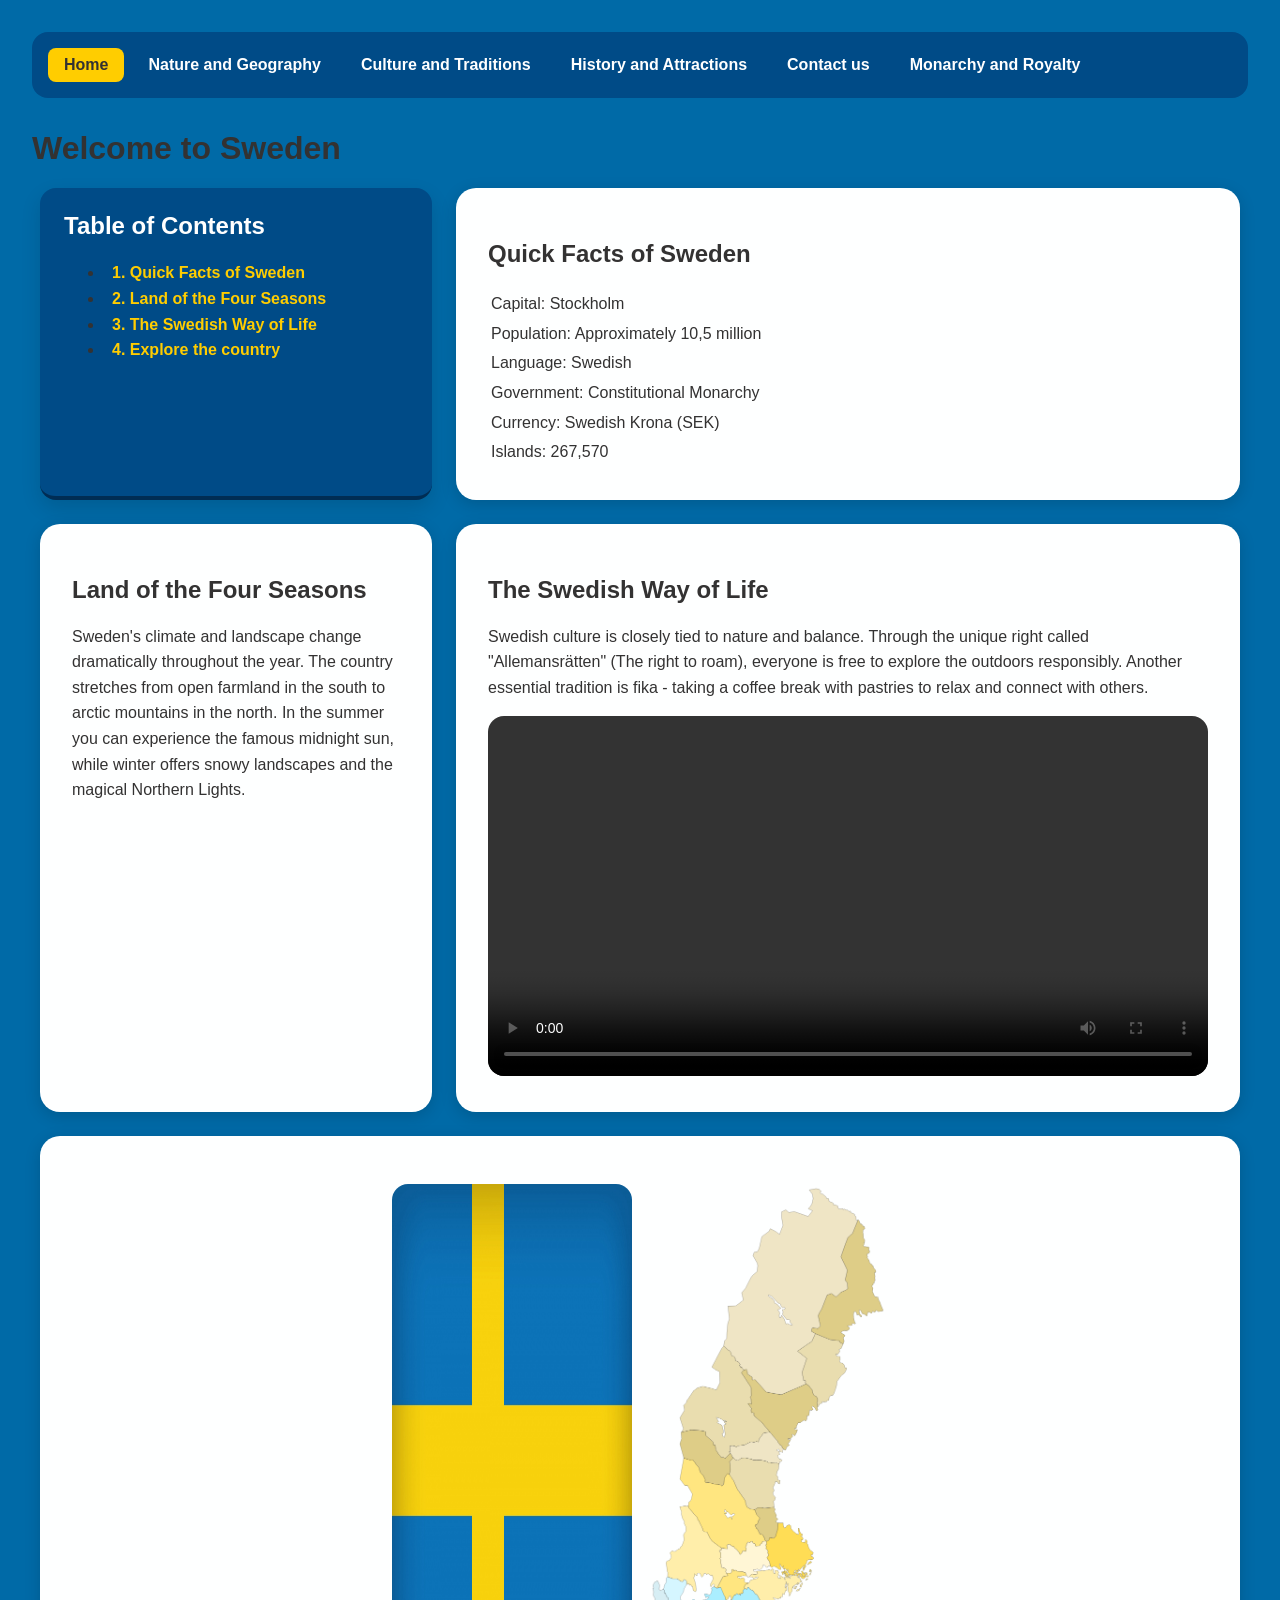
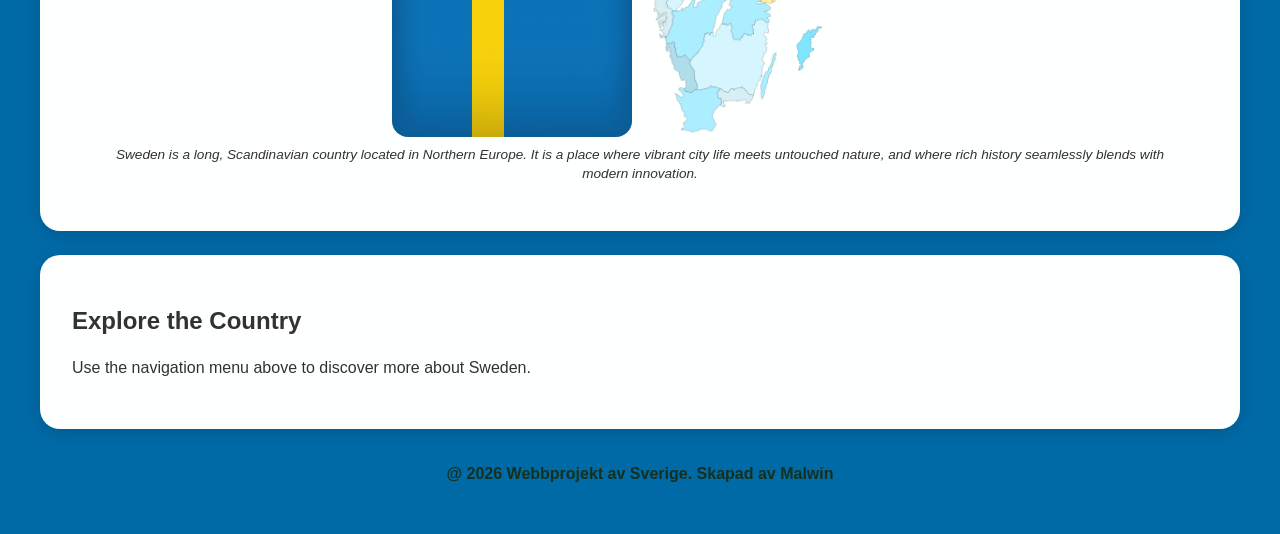
==== commit 102afead: "Refactor HTML structure and enhance styling across multiple pages: update Historia.html, Kultur.html" ====
--- a/grunder/index.html
+++ b/grunder/index.html
@@ -10,14 +10,17 @@
 <body class="sida-ett">
 
    <nav class="navbar">
+        <a href="index.html" class="active">Home</a>
         <a href="Natur.html">Nature and Geography</a>
         <a href="Kultur.html">Culture and Traditions</a>
         <a href="Historia.html">History and Attractions</a>
-        <a href="kontakta_oss.html">Kontakta oss</a>
+        <a href="kontakta_oss.html">Contact us</a>
         <a href="Monarki.html">Monarchy and Royalty </a>
    </nav>
 
+   <header><h1>Welcome to Sweden</h1></header>
 <main class="layout-index">
+    
 
     <section class="toc block area-toc">
         <h2>Table of Contents</h2>
@@ -60,7 +63,7 @@
         </video>
     </section>
 
-    <section class="block area-images">
+    <div class="block area-images">
         <figure>
             <div class="bildrad">
                 <img src="imgs/image.jpg" alt="Swedish flag" class="side-img flagga">
@@ -72,7 +75,7 @@
                 and where rich history seamlessly blends with modern innovation.
             </figcaption>
         </figure>
-    </section>
+    </div>
 
     <section class="block area-explore" id="Explore-the-country">
         <h2>Explore the Country</h2>
--- a/grunder/style.css
+++ b/grunder/style.css
@@ -38,7 +38,7 @@
 
 
 
-:root {
+:root { 
   
   --color-page-bg: #87bea2;
   --color-surface: #feffff;
@@ -46,7 +46,7 @@
   --color-text-page2: #21802c;
   --color-border: #6b7280;
   --color-border-subtle: #eeeeee;
-  --color-primary: #004B87;
+  --Color-Primary: #004B87;
   --color-primary-dark: #002D54;
   --color-accent: #FFCD00;
   --color-green: #2A5C43;
@@ -132,7 +132,7 @@
   gap: var(--space-1);
   margin-bottom: var(--space-4);
   padding: var(--space-2);
-  background-color: var(--color-primary);
+  background-color: var(--Color-Primary);
   border-radius: var(--radius-m);
 }
 
@@ -237,7 +237,7 @@
 
 .toc.block {
   padding: var(--space-3);
-  background-color: var(--color-primary);
+  background-color: var(--Color-Primary); 
   border-radius: var(--radius-m);
   border-bottom: 0.25rem solid var(--color-primary-dark);
   box-shadow: var(--shadow-toc);
@@ -354,3 +354,69 @@
 }
 
 
+
+
+.sida-ett {
+  --color-page-bg: #006AA7;
+  --color-accent-page: #FECC02;
+  --color-heading: #ffffff;
+}
+
+
+.sida-natur {
+  color: var(--color-text-page2);
+  --color-accent-page: var(--color-green);
+}
+
+
+.sida-kultur {
+  --color-page-bg: #f6d86b;
+  --color-accent-page: #d6457a;
+  --color-heading: #4a2b00;
+}
+
+
+.sida-historia {
+  --color-page-bg: #5a3e2b;
+  --color-accent-page: #c9a24a;
+  --color-heading: #fff4e0;
+}
+
+
+.sida-monarki {
+  --color-page-bg: #1c2a5a;
+  --color-accent-page: #FFCD00;
+  --color-heading: #ffffff;
+}
+
+
+.sida-kontakt {
+  --color-page-bg: #cfd8dc;
+  --color-accent-page: var(--color-primary);
+  --color-heading: #1a1a1a;
+}
+
+
+@media (prefers-color-scheme: dark) {
+  .sida-ett {
+    --color-page-bg: #00334f;
+  }
+
+  .sida-kultur {
+    --color-page-bg: #3a2f10;
+    --color-heading: #ffe9a8;
+  }
+
+  .sida-historia {
+    --color-page-bg: #2b1e14;
+  }
+
+  .sida-monarki {
+    --color-page-bg: #0f1730;
+  }
+
+  .sida-kontakt {
+    --color-page-bg: #1c2326;
+    --color-heading: #e8efe9;
+  }
+}
